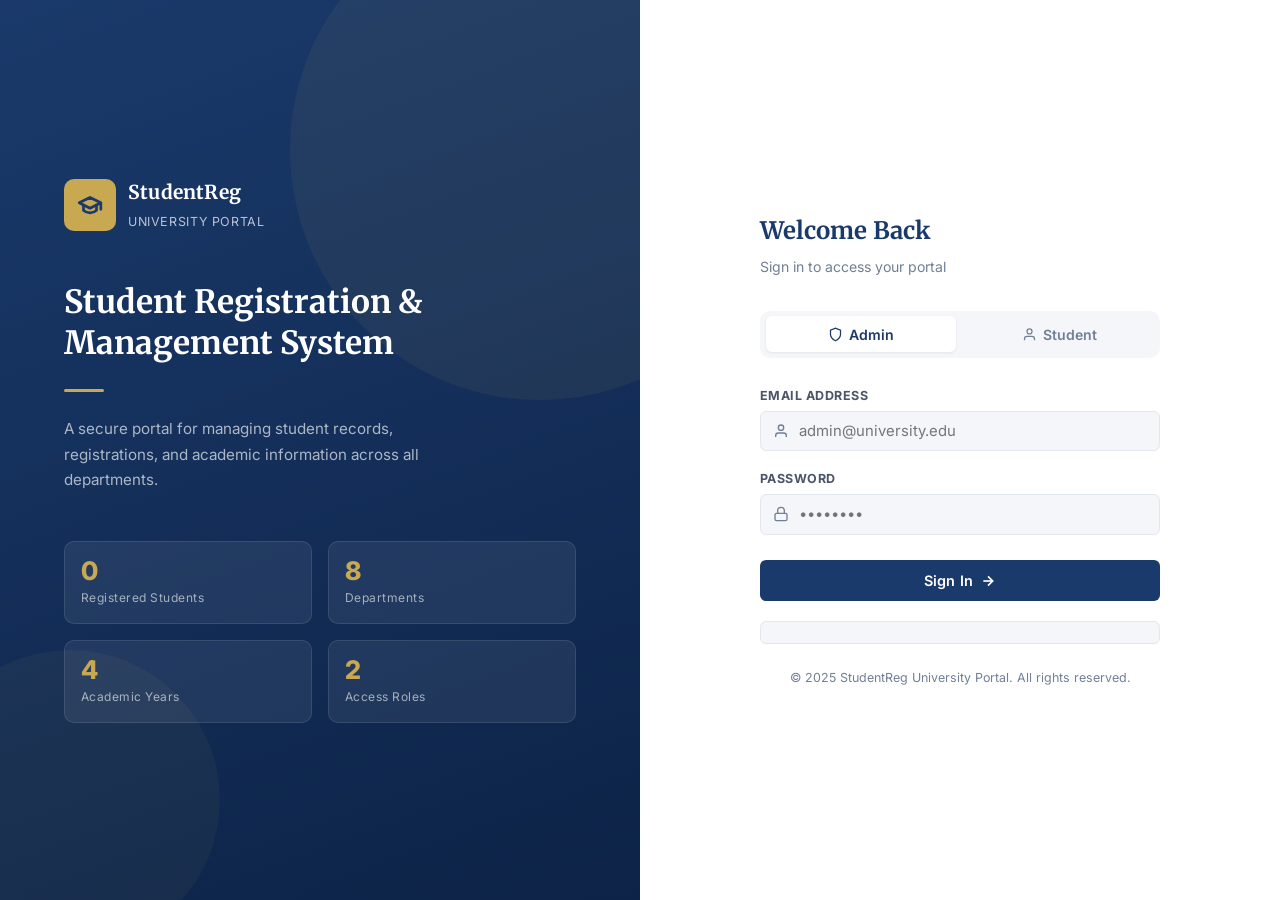
==== index.html @ b77dc784 "Initial commit" ====
<!DOCTYPE html>
<html lang="en">
<head>
  <meta charset="UTF-8"/>
  <meta name="viewport" content="width=device-width, initial-scale=1.0"/>
  <title>Sign In — StudentReg</title>
  <link rel="preconnect" href="https://fonts.googleapis.com"/>
  <link rel="preconnect" href="https://fonts.gstatic.com" crossorigin/>
  <link href="https://fonts.googleapis.com/css2?family=Merriweather:wght@700;900&family=Inter:wght@400;500;600;700&display=swap" rel="stylesheet"/>
  <link rel="stylesheet" href="css/style.css"/>
</head>
<body>

<div class="auth-page">

  <!-- LEFT BRAND PANEL -->
  <div class="auth-brand">
    <div class="auth-brand-inner">
      <div class="auth-logo">
        <div class="auth-logo-icon">
          <svg width="26" height="26" viewBox="0 0 24 24" fill="none" stroke="#1a3a6b" stroke-width="2.5" stroke-linecap="round" stroke-linejoin="round">
            <path d="M22 10v6M2 10l10-5 10 5-10 5z"/>
            <path d="M6 12v5c3 3 9 3 12 0v-5"/>
          </svg>
        </div>
        <div class="auth-logo-text">
          <strong>StudentReg</strong>
          <span>University Portal</span>
        </div>
      </div>

      <h1>Student Registration &amp; Management System</h1>
      <div class="auth-divider"></div>
      <p>A secure portal for managing student records, registrations, and academic information across all departments.</p>

      <div class="auth-stats">
        <div class="auth-stat">
          <div class="auth-stat-num" id="totalCount">0</div>
          <div class="auth-stat-label">Registered Students</div>
        </div>
        <div class="auth-stat">
          <div class="auth-stat-num">8</div>
          <div class="auth-stat-label">Departments</div>
        </div>
        <div class="auth-stat">
          <div class="auth-stat-num">4</div>
          <div class="auth-stat-label">Academic Years</div>
        </div>
        <div class="auth-stat">
          <div class="auth-stat-num">2</div>
          <div class="auth-stat-label">Access Roles</div>
        </div>
      </div>
    </div>
  </div>

  <!-- RIGHT LOGIN FORM -->
  <div class="auth-form-panel">
    <div class="auth-form-box">

      <h2>Welcome Back</h2>
      <p class="auth-sub">Sign in to access your portal</p>

      <!-- Role tabs -->
      <div class="role-tabs">
        <button class="role-tab active" id="tabAdmin">
          <svg width="15" height="15" viewBox="0 0 24 24" fill="none" stroke="currentColor" stroke-width="2"><path d="M12 22s8-4 8-10V5l-8-3-8 3v7c0 6 8 10 8 10z"/></svg>
          Admin
        </button>
        <button class="role-tab" id="tabStudent">
          <svg width="15" height="15" viewBox="0 0 24 24" fill="none" stroke="currentColor" stroke-width="2"><path d="M20 21v-2a4 4 0 0 0-4-4H8a4 4 0 0 0-4 4v2"/><circle cx="12" cy="7" r="4"/></svg>
          Student
        </button>
      </div>

      <form id="loginForm" novalidate>
        <div class="form-group">
          <label id="userLabel">Email Address</label>
          <div class="input-icon-wrap">
            <svg width="16" height="16" viewBox="0 0 24 24" fill="none" stroke="currentColor" stroke-width="2"><path d="M20 21v-2a4 4 0 0 0-4-4H8a4 4 0 0 0-4 4v2"/><circle cx="12" cy="7" r="4"/></svg>
            <input type="email" id="username" placeholder="admin@university.edu" required/>
          </div>
        </div>

        <div class="form-group">
          <label>Password</label>
          <div class="input-icon-wrap">
            <svg width="16" height="16" viewBox="0 0 24 24" fill="none" stroke="currentColor" stroke-width="2"><rect x="3" y="11" width="18" height="11" rx="2" ry="2"/><path d="M7 11V7a5 5 0 0 1 10 0v4"/></svg>
            <input type="password" id="password" placeholder="••••••••" required/>
          </div>
        </div>

        <div id="loginError" style="display:none; background:var(--clr-danger-bg); color:var(--clr-danger); border:1px solid #f5c6c2; border-radius:var(--radius-sm); padding:.65rem .85rem; font-size:.84rem; margin-bottom:.5rem;"></div>

        <button type="submit" class="btn btn-primary btn-full" style="margin-top:.5rem; padding:.75rem">
          Sign In
          <svg width="16" height="16" viewBox="0 0 24 24" fill="none" stroke="currentColor" stroke-width="2.5"><line x1="5" y1="12" x2="19" y2="12"/><polyline points="12 5 19 12 12 19"/></svg>
        </button>
      </form>

      <!-- Register link — shown only for student tab -->
      <div id="registerLink" style="display:none; margin-top:1rem; text-align:center; font-size:.85rem; color:var(--clr-text-2)">
        New student?
        <a href="pages/student/signup.html" style="color:var(--clr-primary); font-weight:600">Register here</a>
      </div>

      <p id="loginHint" style="margin-top:1.25rem; font-size:.78rem; color:var(--clr-muted); background:var(--clr-bg); padding:.65rem .85rem; border-radius:var(--radius-sm); border:1px solid var(--clr-border); line-height:1.5">
     
      </p>

      <p style="margin-top:1.5rem; font-size:.78rem; color:var(--clr-muted); text-align:center">
        &copy; 2025 StudentReg University Portal. All rights reserved.
      </p>
    </div>
  </div>

</div>

<script src="js/store.js"></script>
<script src="js/auth.js"></script>
<script>
  // Update live count
  document.getElementById("totalCount").textContent = getStudents().length;
</script>
</body>
</html>
---- css/style.css ----
/* =====================================================
   STUDENTREG v2 — University Institutional Design System
===================================================== */

:root {
  /* Brand */
  --clr-primary:      #1a3a6b;
  --clr-primary-d:    #122952;
  --clr-primary-l:    #2a52a0;
  --clr-accent:       #c8a951;
  --clr-accent-d:     #a8893a;

  /* UI */
  --clr-bg:           #f4f6f9;
  --clr-surface:      #ffffff;
  --clr-sidebar:      #1a3a6b;
  --clr-sidebar-item: rgba(255,255,255,0.08);
  --clr-sidebar-act:  rgba(200,169,81,0.18);

  /* Status */
  --clr-success:      #1e7e4a;
  --clr-success-bg:   #e6f4ec;
  --clr-danger:       #c0392b;
  --clr-danger-bg:    #fdecea;
  --clr-warn:         #d97706;
  --clr-warn-bg:      #fef3c7;
  --clr-info:         #1e6fa8;
  --clr-info-bg:      #e6f2fb;

  /* Text */
  --clr-text:         #1a2332;
  --clr-text-2:       #4a5568;
  --clr-muted:        #718096;
  --clr-border:       #e2e8f0;

  /* Misc */
  --radius-sm:  6px;
  --radius-md:  10px;
  --radius-lg:  14px;
  --shadow-sm:  0 1px 3px rgba(0,0,0,.08);
  --shadow-md:  0 4px 16px rgba(0,0,0,.10);
  --shadow-lg:  0 8px 32px rgba(0,0,0,.14);
  --sidebar-w:  260px;
  --topbar-h:   64px;
  --transition: 180ms ease;

  --font-display: 'Merriweather', Georgia, serif;
  --font-body:    'Inter', system-ui, sans-serif;
  --font-mono:    'JetBrains Mono', monospace;
}

/* ── RESET ── */
*, *::before, *::after { box-sizing: border-box; margin: 0; padding: 0; }
html { font-size: 16px; scroll-behavior: smooth; }
body { font-family: var(--font-body); background: var(--clr-bg); color: var(--clr-text); line-height: 1.6; }
img  { max-width: 100%; display: block; }
a    { color: var(--clr-primary); text-decoration: none; }

/* =====================================================
   AUTH PAGES (login.html)
===================================================== */
.auth-page {
  min-height: 100vh;
  display: grid;
  grid-template-columns: 1fr 1fr;
}

.auth-brand {
  background: linear-gradient(160deg, var(--clr-primary) 0%, #0d2347 100%);
  display: flex;
  flex-direction: column;
  justify-content: center;
  padding: 4rem;
  position: relative;
  overflow: hidden;
}

.auth-brand::before {
  content: '';
  position: absolute;
  width: 500px; height: 500px;
  background: rgba(200,169,81,.07);
  border-radius: 50%;
  top: -100px; right: -150px;
}

.auth-brand::after {
  content: '';
  position: absolute;
  width: 300px; height: 300px;
  background: rgba(200,169,81,.05);
  border-radius: 50%;
  bottom: -50px; left: -80px;
}

.auth-brand-inner { position: relative; z-index: 1; }

.auth-logo {
  display: flex;
  align-items: center;
  gap: .75rem;
  margin-bottom: 3rem;
}

.auth-logo-icon {
  width: 52px; height: 52px;
  background: var(--clr-accent);
  border-radius: var(--radius-md);
  display: flex;
  align-items: center;
  justify-content: center;
}

.auth-logo-text { color: #fff; }
.auth-logo-text strong { display: block; font-family: var(--font-display); font-size: 1.2rem; letter-spacing: .01em; }
.auth-logo-text span  { font-size: .78rem; opacity: .7; letter-spacing: .05em; text-transform: uppercase; }

.auth-brand h1 { font-family: var(--font-display); color: #fff; font-size: 2rem; line-height: 1.3; margin-bottom: 1rem; }
.auth-brand p  { color: rgba(255,255,255,.65); font-size: .95rem; line-height: 1.7; max-width: 360px; }

.auth-divider {
  width: 40px; height: 3px;
  background: var(--clr-accent);
  border-radius: 2px;
  margin: 1.5rem 0;
}

.auth-stats {
  display: grid;
  grid-template-columns: 1fr 1fr;
  gap: 1rem;
  margin-top: 3rem;
}

.auth-stat {
  background: rgba(255,255,255,.07);
  border: 1px solid rgba(255,255,255,.1);
  border-radius: var(--radius-md);
  padding: 1rem;
}

.auth-stat-num   { font-size: 1.6rem; font-weight: 800; color: var(--clr-accent); line-height: 1; }
.auth-stat-label { font-size: .75rem; color: rgba(255,255,255,.6); margin-top: .25rem; letter-spacing: .04em; }

.auth-form-panel {
  display: flex;
  align-items: center;
  justify-content: center;
  padding: 3rem 2rem;
  background: var(--clr-surface);
}

.auth-form-box { width: 100%; max-width: 400px; }

.auth-form-box h2 {
  font-family: var(--font-display);
  font-size: 1.5rem;
  color: var(--clr-primary);
  margin-bottom: .35rem;
}

.auth-form-box .auth-sub {
  color: var(--clr-muted);
  font-size: .88rem;
  margin-bottom: 2rem;
}

.role-tabs {
  display: grid;
  grid-template-columns: 1fr 1fr;
  gap: .5rem;
  margin-bottom: 1.75rem;
  background: var(--clr-bg);
  padding: .35rem;
  border-radius: var(--radius-md);
}

.role-tab {
  padding: .6rem;
  border: none;
  background: transparent;
  border-radius: var(--radius-sm);
  font-family: var(--font-body);
  font-size: .88rem;
  font-weight: 600;
  cursor: pointer;
  transition: background var(--transition), color var(--transition);
  color: var(--clr-muted);
  display: flex;
  align-items: center;
  justify-content: center;
  gap: .4rem;
}

.role-tab.active {
  background: var(--clr-surface);
  color: var(--clr-primary);
  box-shadow: var(--shadow-sm);
}

/* =====================================================
   FORM ELEMENTS
===================================================== */
.form-group {
  display: flex;
  flex-direction: column;
  gap: .3rem;
  margin-bottom: 1.1rem;
}

label {
  font-size: .78rem;
  font-weight: 700;
  color: var(--clr-text-2);
  letter-spacing: .04em;
  text-transform: uppercase;
}

input, select, textarea {
  font-family: var(--font-body);
  font-size: .93rem;
  color: var(--clr-text);
  background: var(--clr-bg);
  border: 1.5px solid var(--clr-border);
  border-radius: var(--radius-sm);
  padding: .65rem .9rem;
  width: 100%;
  transition: border-color var(--transition), box-shadow var(--transition), background var(--transition);
  outline: none;
}

input:focus, select:focus, textarea:focus {
  border-color: var(--clr-primary);
  background: #fff;
  box-shadow: 0 0 0 3px rgba(26,58,107,.1);
}

input.error { border-color: var(--clr-danger); box-shadow: 0 0 0 3px rgba(192,57,43,.1); }

.input-icon-wrap { position: relative; }
.input-icon-wrap svg {
  position: absolute;
  left: .8rem;
  top: 50%;
  transform: translateY(-50%);
  color: var(--clr-muted);
  pointer-events: none;
}
.input-icon-wrap input { padding-left: 2.4rem; }

.field-error { font-size: .75rem; color: var(--clr-danger); display: none; }
.field-error.show { display: block; }

/* =====================================================
   BUTTONS
===================================================== */
.btn {
  display: inline-flex;
  align-items: center;
  justify-content: center;
  gap: .45rem;
  font-family: var(--font-body);
  font-size: .9rem;
  font-weight: 600;
  padding: .65rem 1.4rem;
  border-radius: var(--radius-sm);
  border: none;
  cursor: pointer;
  transition: background var(--transition), box-shadow var(--transition), transform var(--transition);
  letter-spacing: .01em;
  text-decoration: none;
  white-space: nowrap;
}

.btn:active { transform: scale(.97); }

.btn-primary   { background: var(--clr-primary); color: #fff; }
.btn-primary:hover { background: var(--clr-primary-l); box-shadow: var(--shadow-md); color: #fff; }

.btn-accent    { background: var(--clr-accent); color: #fff; }
.btn-accent:hover { background: var(--clr-accent-d); color: #fff; }

.btn-secondary { background: var(--clr-bg); color: var(--clr-text); border: 1.5px solid var(--clr-border); }
.btn-secondary:hover { background: #edf2f7; }

.btn-danger    { background: var(--clr-danger-bg); color: var(--clr-danger); border: 1.5px solid #f5c6c2; }
.btn-danger:hover { background: var(--clr-danger); color: #fff; }

.btn-full { width: 100%; }
.btn-sm   { padding: .38rem .75rem; font-size: .8rem; }

.btn-icon {
  background: none; border: none;
  padding: .35rem; border-radius: var(--radius-sm);
  cursor: pointer; display: inline-flex;
  align-items: center; justify-content: center;
  transition: background var(--transition), color var(--transition);
  color: var(--clr-muted);
}
.btn-icon:hover        { background: var(--clr-bg); color: var(--clr-text); }
.btn-icon.edit:hover   { background: #e8f0fb; color: var(--clr-primary); }
.btn-icon.delete:hover { background: var(--clr-danger-bg); color: var(--clr-danger); }

/* =====================================================
   DASHBOARD LAYOUT
===================================================== */
.app-layout {
  display: flex;
  min-height: 100vh;
}

/* ── SIDEBAR ── */
.sidebar {
  width: var(--sidebar-w);
  background: var(--clr-sidebar);
  display: flex;
  flex-direction: column;
  position: fixed;
  top: 0; left: 0; bottom: 0;
  z-index: 50;
  transition: transform var(--transition);
  overflow-y: auto;
}

.sidebar-header {
  padding: 1.5rem 1.25rem 1rem;
  border-bottom: 1px solid rgba(255,255,255,.08);
}

.sidebar-logo {
  display: flex;
  align-items: center;
  gap: .65rem;
}

.sidebar-logo-icon {
  width: 38px; height: 38px;
  background: var(--clr-accent);
  border-radius: var(--radius-sm);
  display: flex;
  align-items: center;
  justify-content: center;
  flex-shrink: 0;
}

.sidebar-logo-text strong {
  display: block;
  font-family: var(--font-display);
  font-size: .95rem;
  color: #fff;
  letter-spacing: .01em;
}

.sidebar-logo-text span {
  font-size: .7rem;
  color: rgba(255,255,255,.5);
  text-transform: uppercase;
  letter-spacing: .06em;
}

.sidebar-user {
  margin: 1rem 1.25rem;
  padding: .85rem;
  background: rgba(255,255,255,.07);
  border-radius: var(--radius-md);
  border: 1px solid rgba(255,255,255,.08);
}

.sidebar-user-avatar {
  width: 36px; height: 36px;
  background: var(--clr-accent);
  border-radius: 50%;
  display: flex;
  align-items: center;
  justify-content: center;
  font-weight: 800;
  font-size: .9rem;
  color: #fff;
  flex-shrink: 0;
}

.sidebar-user-info { display: flex; align-items: center; gap: .65rem; }
.sidebar-user-name { font-size: .85rem; font-weight: 600; color: #fff; }
.sidebar-user-role { font-size: .72rem; color: var(--clr-accent); letter-spacing: .04em; text-transform: uppercase; font-weight: 600; }

.sidebar-nav { flex: 1; padding: .75rem 0; }

.sidebar-section-label {
  font-size: .65rem;
  font-weight: 700;
  text-transform: uppercase;
  letter-spacing: .1em;
  color: rgba(255,255,255,.3);
  padding: .75rem 1.4rem .35rem;
}

.sidebar-link {
  display: flex;
  align-items: center;
  gap: .7rem;
  padding: .65rem 1.25rem;
  margin: .1rem .75rem;
  border-radius: var(--radius-sm);
  color: rgba(255,255,255,.7);
  font-size: .875rem;
  font-weight: 500;
  cursor: pointer;
  transition: background var(--transition), color var(--transition);
  border: none;
  background: none;
  width: calc(100% - 1.5rem);
  text-align: left;
  text-decoration: none;
}

.sidebar-link:hover { background: var(--clr-sidebar-item); color: #fff; }
.sidebar-link.active { background: var(--clr-sidebar-act); color: var(--clr-accent); }
.sidebar-link.active svg { color: var(--clr-accent); }
.sidebar-link svg { color: rgba(255,255,255,.45); flex-shrink: 0; }
.sidebar-link.active svg { color: var(--clr-accent); }

.sidebar-footer {
  padding: 1rem .75rem;
  border-top: 1px solid rgba(255,255,255,.08);
}

/* ── MAIN AREA ── */
.main-area {
  margin-left: var(--sidebar-w);
  flex: 1;
  display: flex;
  flex-direction: column;
  min-height: 100vh;
}

/* ── TOPBAR ── */
.topbar {
  height: var(--topbar-h);
  background: var(--clr-surface);
  border-bottom: 1px solid var(--clr-border);
  display: flex;
  align-items: center;
  justify-content: space-between;
  padding: 0 2rem;
  position: sticky;
  top: 0;
  z-index: 40;
  box-shadow: var(--shadow-sm);
}

.topbar-left { display: flex; align-items: center; gap: 1rem; }

.topbar-title { font-size: 1.05rem; font-weight: 700; color: var(--clr-text); font-family: var(--font-display); }
.topbar-breadcrumb { font-size: .8rem; color: var(--clr-muted); }

.topbar-right { display: flex; align-items: center; gap: .75rem; }

.topbar-badge {
  background: var(--clr-primary);
  color: #fff;
  font-size: .72rem;
  font-weight: 700;
  padding: .2rem .6rem;
  border-radius: 999px;
  letter-spacing: .04em;
  text-transform: uppercase;
}

/* ── PAGE CONTENT ── */
.page-content {
  padding: 2rem;
  flex: 1;
}

/* ── HAMBURGER (mobile) ── */
.hamburger-btn {
  display: none;
  background: none;
  border: none;
  cursor: pointer;
  padding: .4rem;
  flex-direction: column;
  gap: 5px;
}

.hamburger-btn span {
  display: block;
  width: 22px; height: 2px;
  background: var(--clr-text);
  border-radius: 2px;
  transition: transform var(--transition), opacity var(--transition);
}

/* =====================================================
   CARDS
===================================================== */
.card {
  background: var(--clr-surface);
  border: 1px solid var(--clr-border);
  border-radius: var(--radius-lg);
  box-shadow: var(--shadow-sm);
  overflow: hidden;
}

.card-header {
  padding: 1.1rem 1.5rem;
  border-bottom: 1px solid var(--clr-border);
  display: flex;
  align-items: center;
  justify-content: space-between;
  gap: 1rem;
  flex-wrap: wrap;
}

.card-header h2 {
  font-size: .97rem;
  font-weight: 700;
  color: var(--clr-text);
  display: flex;
  align-items: center;
  gap: .5rem;
}

.card-header h2 svg { color: var(--clr-primary); }
.card-body { padding: 1.5rem; }

/* =====================================================
   STAT CARDS (dashboard overview)
===================================================== */
.stats-grid {
  display: grid;
  grid-template-columns: repeat(auto-fit, minmax(200px, 1fr));
  gap: 1.25rem;
  margin-bottom: 1.75rem;
}

.stat-card {
  background: var(--clr-surface);
  border: 1px solid var(--clr-border);
  border-radius: var(--radius-lg);
  padding: 1.35rem 1.5rem;
  display: flex;
  align-items: flex-start;
  gap: 1rem;
  box-shadow: var(--shadow-sm);
  position: relative;
  overflow: hidden;
}

.stat-card::before {
  content: '';
  position: absolute;
  top: 0; left: 0;
  width: 4px; height: 100%;
  background: var(--clr-primary);
}

.stat-card.accent::before  { background: var(--clr-accent); }
.stat-card.success::before { background: var(--clr-success); }
.stat-card.info::before    { background: var(--clr-info); }

.stat-icon {
  width: 44px; height: 44px;
  border-radius: var(--radius-md);
  display: flex;
  align-items: center;
  justify-content: center;
  flex-shrink: 0;
  background: #e8f0fb;
  color: var(--clr-primary);
}

.stat-card.accent .stat-icon  { background: #fdf3d8; color: var(--clr-accent-d); }
.stat-card.success .stat-icon { background: var(--clr-success-bg); color: var(--clr-success); }
.stat-card.info .stat-icon    { background: var(--clr-info-bg); color: var(--clr-info); }

.stat-num   { font-size: 1.75rem; font-weight: 800; line-height: 1; color: var(--clr-text); }
.stat-label { font-size: .8rem; color: var(--clr-muted); margin-top: .2rem; font-weight: 500; }

/* =====================================================
   TABLE
===================================================== */
.table-wrap { overflow-x: auto; }

table {
  width: 100%;
  border-collapse: collapse;
  font-size: .875rem;
}

thead {
  background: #f7f9fc;
  border-bottom: 2px solid var(--clr-border);
}

thead th {
  padding: .7rem 1rem;
  text-align: left;
  font-size: .72rem;
  font-weight: 700;
  text-transform: uppercase;
  letter-spacing: .07em;
  color: var(--clr-muted);
  white-space: nowrap;
}

tbody tr {
  border-bottom: 1px solid var(--clr-border);
  transition: background var(--transition);
}

tbody tr:last-child { border-bottom: none; }
tbody tr:hover { background: #f7f9fc; }

tbody td {
  padding: .85rem 1rem;
  vertical-align: middle;
  color: var(--clr-text-2);
}

tbody td strong { color: var(--clr-text); font-weight: 600; }

.actions-cell { display: flex; gap: .3rem; }

.empty-state {
  text-align: center;
  padding: 4rem 1rem;
  color: var(--clr-muted);
}

.empty-state svg   { margin: 0 auto 1rem; opacity: .3; }
.empty-state h3    { font-size: 1rem; color: var(--clr-text-2); margin-bottom: .35rem; }
.empty-state p     { font-size: .88rem; }

.table-footer {
  padding: .8rem 1.25rem;
  border-top: 1px solid var(--clr-border);
  font-size: .8rem;
  color: var(--clr-muted);
  display: flex;
  align-items: center;
  justify-content: space-between;
  flex-wrap: wrap;
  gap: .5rem;
}

/* =====================================================
   SEARCH BAR
===================================================== */
.search-bar {
  position: relative;
  flex: 1;
  min-width: 180px;
  max-width: 320px;
}

.search-bar svg {
  position: absolute;
  left: .75rem;
  top: 50%;
  transform: translateY(-50%);
  color: var(--clr-muted);
  pointer-events: none;
}

.search-bar input { padding-left: 2.3rem; font-size: .875rem; }

/* =====================================================
   BADGES
===================================================== */
.badge {
  display: inline-block;
  padding: .22rem .65rem;
  border-radius: 999px;
  font-size: .72rem;
  font-weight: 700;
  letter-spacing: .03em;
}

.badge-blue    { background: #e8f0fb; color: var(--clr-primary); }
.badge-gold    { background: #fdf3d8; color: #92650a; }
.badge-green   { background: var(--clr-success-bg); color: var(--clr-success); }
.badge-purple  { background: #f3e8ff; color: #6b21a8; }
.badge-gray    { background: #f1f5f9; color: #475569; }
.badge-red     { background: var(--clr-danger-bg); color: var(--clr-danger); }

/* =====================================================
   PROFILE CARD (student view)
===================================================== */
.profile-header {
  background: linear-gradient(135deg, var(--clr-primary) 0%, #0d2347 100%);
  border-radius: var(--radius-lg);
  padding: 2rem;
  display: flex;
  align-items: center;
  gap: 1.5rem;
  margin-bottom: 1.5rem;
  position: relative;
  overflow: hidden;
}

.profile-header::after {
  content: '';
  position: absolute;
  right: -40px; top: -40px;
  width: 200px; height: 200px;
  background: rgba(200,169,81,.1);
  border-radius: 50%;
}

.profile-avatar-lg {
  width: 80px; height: 80px;
  background: var(--clr-accent);
  border-radius: 50%;
  display: flex;
  align-items: center;
  justify-content: center;
  font-size: 2rem;
  font-weight: 800;
  color: #fff;
  border: 3px solid rgba(255,255,255,.3);
  flex-shrink: 0;
  position: relative;
  z-index: 1;
}

.profile-info { position: relative; z-index: 1; }
.profile-info h2 { font-family: var(--font-display); color: #fff; font-size: 1.4rem; margin-bottom: .2rem; }
.profile-info p  { color: rgba(255,255,255,.65); font-size: .875rem; }

.profile-badge {
  margin-left: auto;
  background: rgba(200,169,81,.2);
  border: 1px solid rgba(200,169,81,.4);
  color: var(--clr-accent);
  font-size: .75rem;
  font-weight: 700;
  padding: .35rem .85rem;
  border-radius: 999px;
  letter-spacing: .04em;
  position: relative;
  z-index: 1;
}

.info-grid {
  display: grid;
  grid-template-columns: repeat(auto-fit, minmax(200px, 1fr));
  gap: 1rem;
}

.info-item {
  background: var(--clr-bg);
  border: 1px solid var(--clr-border);
  border-radius: var(--radius-md);
  padding: 1rem;
}

.info-item-label {
  font-size: .7rem;
  font-weight: 700;
  text-transform: uppercase;
  letter-spacing: .07em;
  color: var(--clr-muted);
  margin-bottom: .3rem;
}

.info-item-value { font-size: .92rem; font-weight: 600; color: var(--clr-text); }

/* =====================================================
   FORM GRID (registration)
===================================================== */
.form-grid {
  display: grid;
  grid-template-columns: repeat(auto-fit, minmax(220px, 1fr));
  gap: 1rem;
}

.form-grid .full { grid-column: 1 / -1; }

.form-section-title {
  font-size: .72rem;
  font-weight: 700;
  text-transform: uppercase;
  letter-spacing: .08em;
  color: var(--clr-muted);
  padding-bottom: .6rem;
  border-bottom: 1px solid var(--clr-border);
  margin-bottom: .25rem;
  grid-column: 1 / -1;
}

.form-actions {
  display: flex;
  gap: .75rem;
  flex-wrap: wrap;
  padding-top: 1rem;
  border-top: 1px solid var(--clr-border);
  margin-top: .5rem;
}

/* =====================================================
   MODAL
===================================================== */
.modal-overlay {
  position: fixed;
  inset: 0;
  background: rgba(10,20,40,.55);
  backdrop-filter: blur(4px);
  display: flex;
  align-items: center;
  justify-content: center;
  z-index: 200;
  padding: 1rem;
  opacity: 0;
  pointer-events: none;
  transition: opacity var(--transition);
}

.modal-overlay.open { opacity: 1; pointer-events: all; }

.modal {
  background: var(--clr-surface);
  border-radius: var(--radius-lg);
  box-shadow: var(--shadow-lg);
  width: 100%;
  max-width: 480px;
  transform: translateY(16px) scale(.98);
  transition: transform .22s ease;
  overflow: hidden;
}

.modal-overlay.open .modal { transform: translateY(0) scale(1); }

.modal-header {
  padding: 1.1rem 1.4rem;
  border-bottom: 1px solid var(--clr-border);
  display: flex;
  align-items: center;
  justify-content: space-between;
}

.modal-header h3 { font-size: .97rem; font-weight: 700; }
.modal-body      { padding: 1.4rem; }
.modal-footer    { padding: 1rem 1.4rem; border-top: 1px solid var(--clr-border); display: flex; justify-content: flex-end; gap: .6rem; }

/* =====================================================
   TOAST
===================================================== */
.toast-container {
  position: fixed;
  bottom: 1.5rem;
  right: 1.5rem;
  display: flex;
  flex-direction: column;
  gap: .5rem;
  z-index: 999;
}

.toast {
  display: flex;
  align-items: center;
  gap: .6rem;
  padding: .8rem 1.1rem;
  border-radius: var(--radius-md);
  font-size: .875rem;
  font-weight: 500;
  min-width: 260px;
  max-width: 360px;
  box-shadow: var(--shadow-lg);
  animation: toastIn .25s ease, toastOut .35s ease 2.8s forwards;
}

.toast.success { background: var(--clr-success); color: #fff; }
.toast.error   { background: var(--clr-danger);  color: #fff; }
.toast.warn    { background: var(--clr-warn);    color: #fff; }
.toast.info    { background: var(--clr-primary); color: #fff; }

@keyframes toastIn  { from { transform: translateX(110%); opacity: 0; } to { transform: translateX(0); opacity: 1; } }
@keyframes toastOut { to   { transform: translateX(110%); opacity: 0; } }

/* =====================================================
   SPINNER
===================================================== */
.spinner-wrap { display: flex; align-items: center; justify-content: center; padding: 3rem; }
.spinner { width: 32px; height: 32px; border: 3px solid var(--clr-border); border-top-color: var(--clr-primary); border-radius: 50%; animation: spin .7s linear infinite; }
@keyframes spin { to { transform: rotate(360deg); } }

/* =====================================================
   SIDEBAR OVERLAY (mobile)
===================================================== */
.sidebar-overlay {
  display: none;
  position: fixed;
  inset: 0;
  background: rgba(0,0,0,.5);
  z-index: 49;
}

/* =====================================================
   RESPONSIVE
===================================================== */
@media (max-width: 900px) {
  .auth-page { grid-template-columns: 1fr; }
  .auth-brand { display: none; }
  .auth-form-panel { min-height: 100vh; }

  .sidebar { transform: translateX(-100%); }
  .sidebar.open { transform: translateX(0); }
  .sidebar-overlay.open { display: block; }
  .main-area { margin-left: 0; }
  .hamburger-btn { display: flex; }
  .page-content { padding: 1.25rem; }
  .topbar { padding: 0 1.25rem; }
}

@media (max-width: 560px) {
  .stats-grid { grid-template-columns: 1fr 1fr; }
  .info-grid  { grid-template-columns: 1fr 1fr; }
  .form-grid  { grid-template-columns: 1fr; }
  .form-actions .btn { flex: 1; }
}
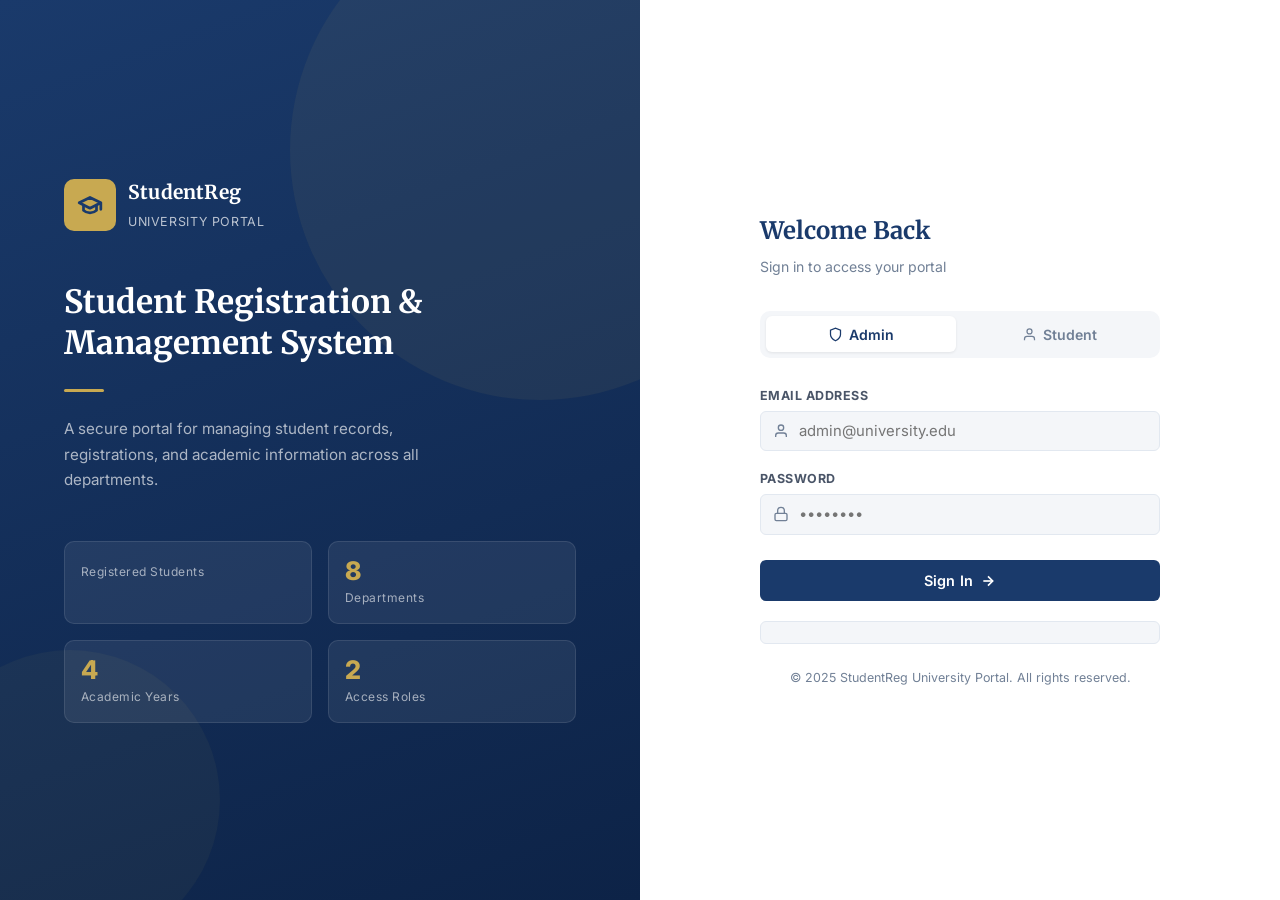
==== commit 995db5c8: "fix async getStudents call on index page" ====
--- a/index.html
+++ b/index.html
@@ -120,7 +120,9 @@
 <script src="js/auth.js"></script>
 <script>
   // Update live count
-  document.getElementById("totalCount").textContent = getStudents().length;
+  getStudents().then(students => {
+  document.getElementById("totalCount").textContent = students.length;
+});
 </script>
 </body>
 </html>
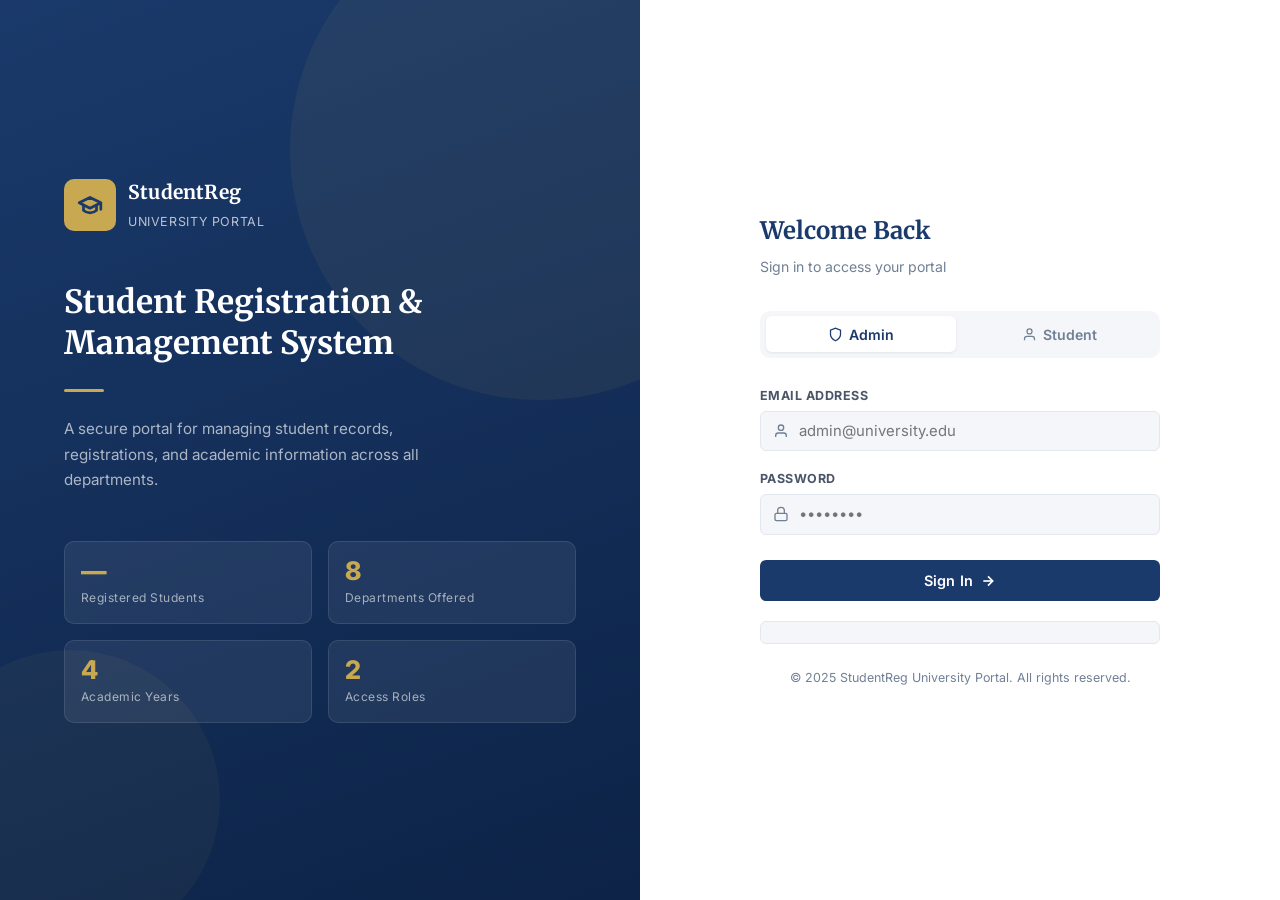
==== commit 1549e73f: "Update README and HTML files for improved clarity and functionality - Added live demo link to README" ====
--- a/index.html
+++ b/index.html
@@ -35,12 +35,12 @@
 
       <div class="auth-stats">
         <div class="auth-stat">
-          <div class="auth-stat-num" id="totalCount">0</div>
+          <div class="auth-stat-num" id="totalCount">—</div>
           <div class="auth-stat-label">Registered Students</div>
         </div>
         <div class="auth-stat">
           <div class="auth-stat-num">8</div>
-          <div class="auth-stat-label">Departments</div>
+          <div class="auth-stat-label">Departments Offered</div>
         </div>
         <div class="auth-stat">
           <div class="auth-stat-num">4</div>
@@ -118,11 +118,5 @@
 
 <script src="js/store.js"></script>
 <script src="js/auth.js"></script>
-<script>
-  // Update live count
-  getStudents().then(students => {
-  document.getElementById("totalCount").textContent = students.length;
-});
-</script>
 </body>
 </html>
